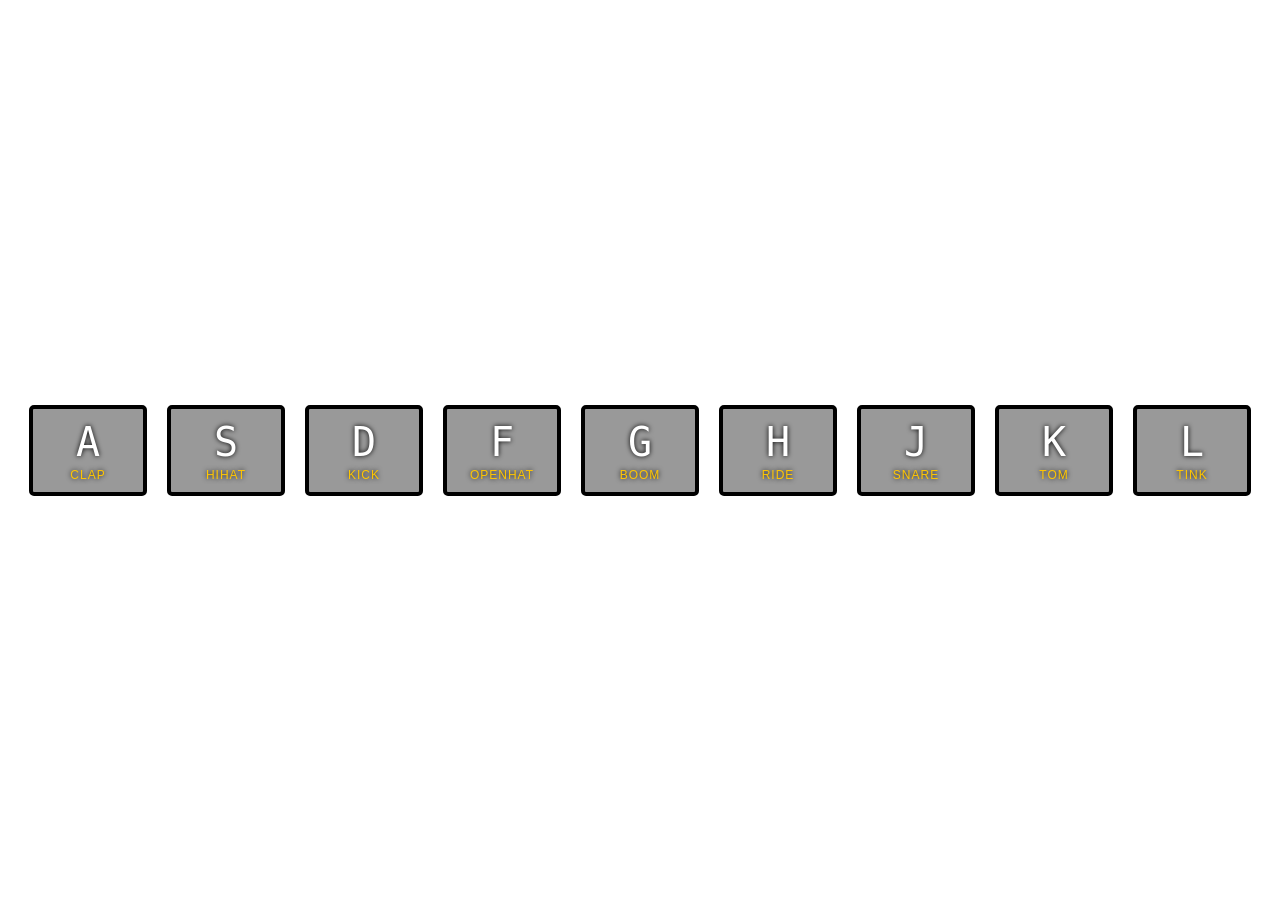
==== index.html @ 17074e6b "test commit" ====
<!DOCTYPE html>
<html>
  <head>
    <meta charset="UTF-8" />
    <title>Catalin</title>
    <link rel="stylesheet" href="style.css" />
  </head>
  <body>
    <div class="keys">
      <div data-key="65" class="key">
        <kbd>A</kbd>
        <span class="sound">clap</span>
      </div>
      <div data-key="83" class="key">
        <kbd>S</kbd>
        <span class="sound">hihat</span>
      </div>
      <div data-key="68" class="key">
        <kbd>D</kbd>
        <span class="sound">kick</span>
      </div>
      <div data-key="70" class="key">
        <kbd>F</kbd>
        <span class="sound">openhat</span>
      </div>
      <div data-key="71" class="key">
        <kbd>G</kbd>
        <span class="sound">boom</span>
      </div>
      <div data-key="72" class="key">
        <kbd>H</kbd>
        <span class="sound">ride</span>
      </div>
      <div data-key="74" class="key">
        <kbd>J</kbd>
        <span class="sound">snare</span>
      </div>
      <div data-key="75" class="key">
        <kbd>K</kbd>
        <span class="sound">tom</span>
      </div>
      <div data-key="76" class="key">
        <kbd>L</kbd>
        <span class="sound">tink</span>
      </div>
    </div>
    <audio data-key="65" src="sounds/clap.wav"></audio>
    <audio data-key="83" src="sounds/hihat.wav"></audio>
    <audio data-key="68" src="sounds/kick.wav"></audio>
    <audio data-key="70" src="sounds/openhat.wav"></audio>
    <audio data-key="71" src="sounds/boom.wav"></audio>
    <audio data-key="72" src="sounds/ride.wav"></audio>
    <audio data-key="74" src="sounds/snare.wav"></audio>
    <audio data-key="75" src="sounds/tom.wav"></audio>
    <audio data-key="76" src="sounds/tink.wav"></audio>
    <script src="main.js"></script>
  </body>
</html>
---- style.css ----
html {
  font-size: 10px;
  background: url(https://i.imgur.com/b9r5sEL.jpg) bottom center;
  background-size: cover;
}

body,
html {
  margin: 0;
  padding: 0;
  font-family: sans-serif;
}

.keys {
  display: flex;
  flex: 1;
  min-height: 100vh;
  align-items: center;
  justify-content: center;
}

.key {
  border: 0.4rem solid black;
  border-radius: 0.5rem;
  margin: 1rem;
  font-size: 1.5rem;
  padding: 1rem 0.5rem;
  transition: all 0.07s ease;
  width: 10rem;
  text-align: center;
  color: white;
  background: rgba(0, 0, 0, 0.4);
  text-shadow: 0 0 0.5rem black;
  cursor: pointer;
}

.playing {
  transform: scale(3);
  transition: all 1s;
  border-color: #ffc600;
  box-shadow: 0 0 1rem #ffc600;
}

kbd {
  display: block;
  font-size: 4rem;
}

.sound {
  font-size: 1.2rem;
  text-transform: uppercase;
  letter-spacing: 0.1rem;
  color: #ffc600;
}
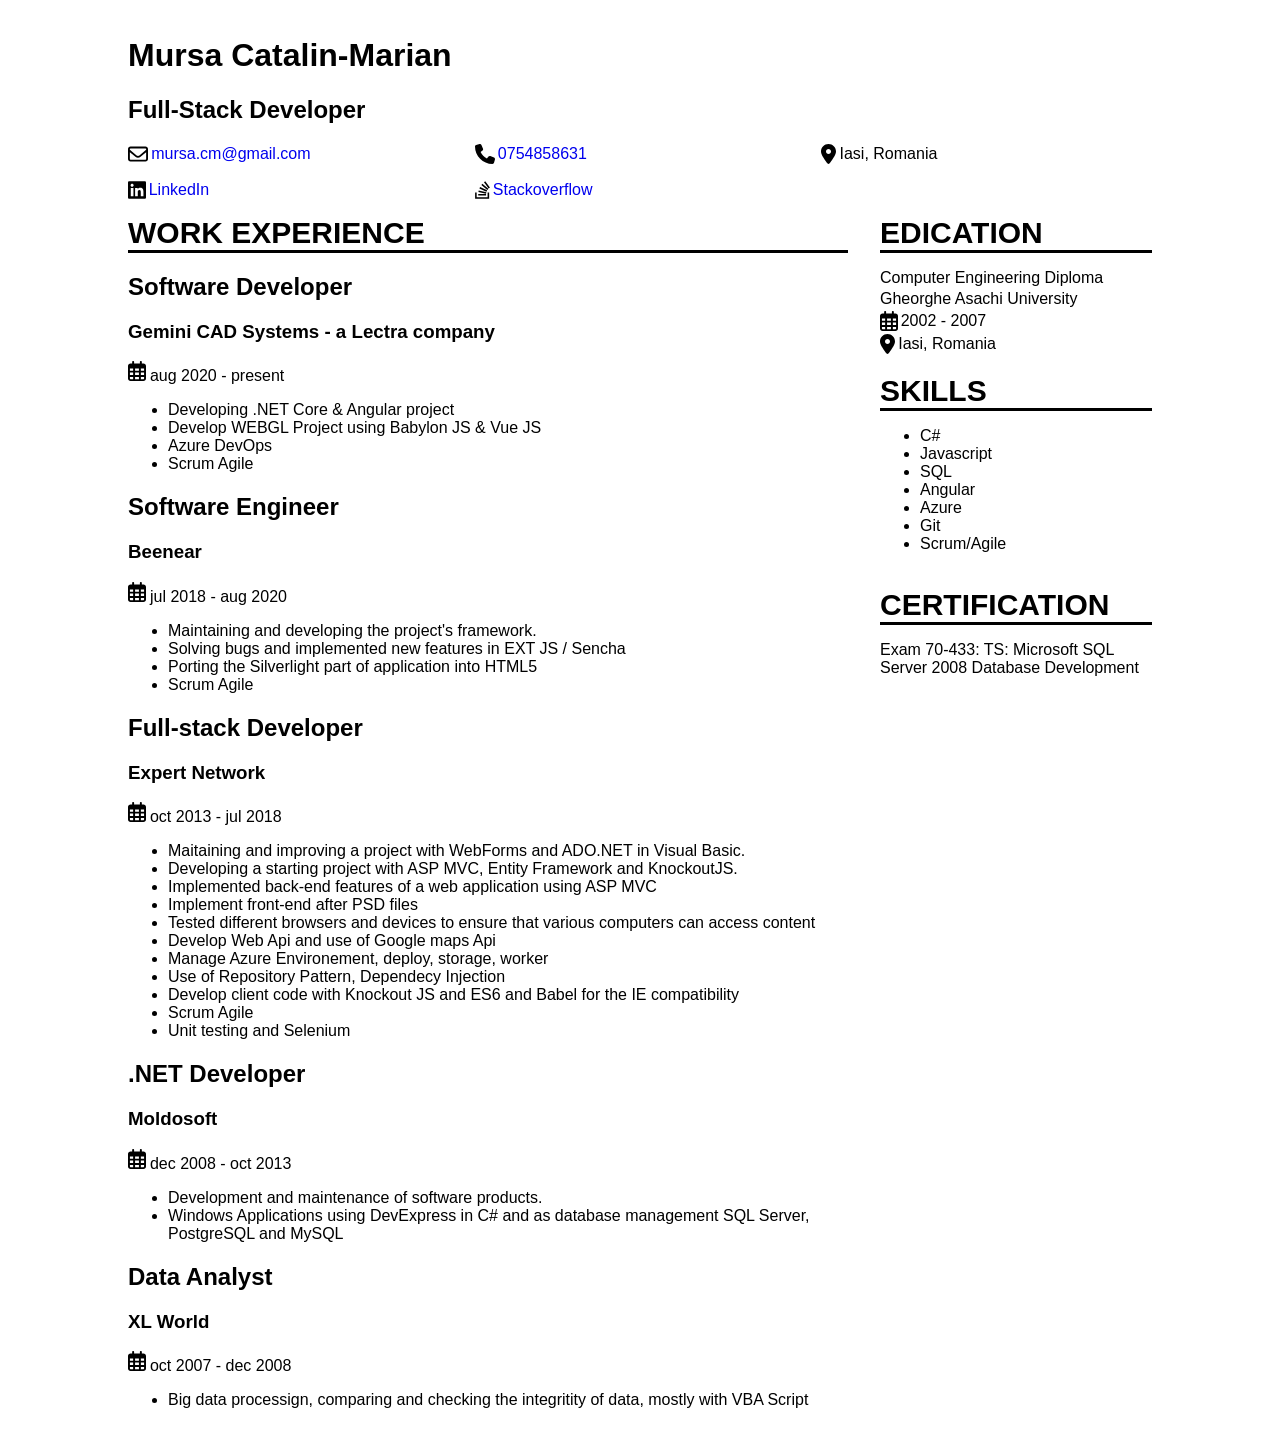
==== commit e7d87eab: "resume 2023v1" ====
--- a/index.html
+++ b/index.html
@@ -1,58 +1,134 @@
-<!DOCTYPE html>
-<html>
-  <head>
-    <meta charset="UTF-8" />
-    <title>Catalin</title>
-    <link rel="stylesheet" href="style.css" />
-  </head>
-  <body>
-    <div class="keys">
-      <div data-key="65" class="key">
-        <kbd>A</kbd>
-        <span class="sound">clap</span>
-      </div>
-      <div data-key="83" class="key">
-        <kbd>S</kbd>
-        <span class="sound">hihat</span>
-      </div>
-      <div data-key="68" class="key">
-        <kbd>D</kbd>
-        <span class="sound">kick</span>
-      </div>
-      <div data-key="70" class="key">
-        <kbd>F</kbd>
-        <span class="sound">openhat</span>
-      </div>
-      <div data-key="71" class="key">
-        <kbd>G</kbd>
-        <span class="sound">boom</span>
-      </div>
-      <div data-key="72" class="key">
-        <kbd>H</kbd>
-        <span class="sound">ride</span>
-      </div>
-      <div data-key="74" class="key">
-        <kbd>J</kbd>
-        <span class="sound">snare</span>
-      </div>
-      <div data-key="75" class="key">
-        <kbd>K</kbd>
-        <span class="sound">tom</span>
-      </div>
-      <div data-key="76" class="key">
-        <kbd>L</kbd>
-        <span class="sound">tink</span>
-      </div>
+<!DOCTYPE html PUBLIC "-//W3C//DTD XHTML 1.0 Strict//EN" "http://www.w3.org/TR/xhtml1/DTD/xhtml1-strict.dtd">
+<html lang="en">
+<head>
+    <title>Mursa Catalin Marian | Fullstack Developer</title>
+    <meta http-equiv="content-type" content="text/html; charset=utf-8"/>
+    <link rel="stylesheet" href="style.css"/>
+</head>
+<body>
+<div class="main">
+    <h1>Mursa Catalin-Marian</h1>
+    <h2>Full-Stack Developer</h2>
+    <div class="header">
+        <div class="flex-center"><img src="assets/mail.svg" alt="mail"/>
+            <a href="mailto:mursa.cm@gmail.com">mursa.cm@gmail.com</a></div>
+        <div class="flex-center"><img src="assets/phone.svg" alt="phone"/>
+            <a href="tel:0754858631">0754858631</a>
+        </div>
+        <div class="flex-center"><img src="assets/location.svg" alt="location"/><span>Iasi, Romania</span></div>
+        <div class="flex-center"><img src="assets/linkedin.svg" alt="linkedin"/>
+            <a href="https://www.linkedin.com/in/catalin-marian-mursa-6383bb37/" target="_blank">LinkedIn</a></div>
+        <div class="flex-center"><img src="assets/stack-overflow.svg" alt="stack-overflow"/>
+            <a href="https://stackoverflow.com/users/1206943/zyku" target="_blank">Stackoverflow</a></div>
     </div>
-    <audio data-key="65" src="sounds/clap.wav"></audio>
-    <audio data-key="83" src="sounds/hihat.wav"></audio>
-    <audio data-key="68" src="sounds/kick.wav"></audio>
-    <audio data-key="70" src="sounds/openhat.wav"></audio>
-    <audio data-key="71" src="sounds/boom.wav"></audio>
-    <audio data-key="72" src="sounds/ride.wav"></audio>
-    <audio data-key="74" src="sounds/snare.wav"></audio>
-    <audio data-key="75" src="sounds/tom.wav"></audio>
-    <audio data-key="76" src="sounds/tink.wav"></audio>
-    <script src="main.js"></script>
-  </body>
-</html>
+    <div class="content">
+        <div class="work">
+            <div class="title">Work Experience</div>
+            <div>
+                <h2>Software Developer</h2>
+                <h3>Gemini CAD Systems - a Lectra company</h3>
+                <div>
+                    <img src="assets/calendar.svg" alt="calendar"/>
+                    <span>aug 2020 - present</span>
+                </div>
+                <ul>
+                    <li>Developing .NET Core & Angular project</li>
+                    <li>Develop WEBGL Project using Babylon JS & Vue JS</li>
+                    <li>Azure DevOps</li>
+                    <li>Scrum Agile</li>
+                </ul>
+            </div>
+            <div>
+                <h2>Software Engineer</h2>
+                <h3>Beenear</h3>
+                <div>
+                    <img src="assets/calendar.svg" alt="calendar"/>
+                    <span>jul 2018 - aug 2020</span>
+                </div>
+                <ul>
+                    <li> Maintaining and developing the project's framework.</li>
+                    <li>Solving bugs and implemented new features in EXT JS / Sencha</li>
+                    <li>Porting the Silverlight part of application into HTML5</li>
+                    <li>Scrum Agile</li>
+                </ul>
+            </div>
+            <div>
+                <h2>Full-stack Developer</h2>
+                <h3>Expert Network</h3>
+                <div>
+                    <img src="assets/calendar.svg" alt="calendar"/>
+                    <span>oct 2013 - jul 2018</span>
+                </div>
+                <ul>
+                    <li>Maitaining and improving a project with WebForms and ADO.NET in Visual Basic.</li>
+                    <li>Developing a starting project with ASP MVC, Entity Framework and KnockoutJS.</li>
+                    <li>Implemented back-end features of a web application using ASP MVC</li>
+                    <li>Implement front-end after PSD files</li>
+                    <li>Tested different browsers and devices to ensure that various computers can access content</li>
+                    <li>Develop Web Api and use of Google maps Api</li>
+                    <li>Manage Azure Environement, deploy, storage, worker</li>
+                    <li>Use of Repository Pattern, Dependecy Injection</li>
+                    <li>Develop client code with Knockout JS and ES6 and Babel for the IE compatibility</li>
+                    <li>Scrum Agile</li>
+                    <li>Unit testing and Selenium</li>
+                </ul>
+            </div>
+            <div>
+                <h2>.NET Developer</h2>
+                <h3>Moldosoft</h3>
+                <div>
+                    <img src="assets/calendar.svg" alt="calendar"/>
+                    <span> dec 2008 - oct 2013</span>
+                </div>
+                <ul>
+                    <li>Development and maintenance of software products.</li>
+                    <li>Windows Applications using DevExpress in C# and as database management SQL Server, PostgreSQL and MySQL</li>
+                </ul>
+            </div>
+            <div>
+                <h2>Data Analyst</h2>
+                <h3>XL World</h3>
+                <div>
+                    <img src="assets/calendar.svg" alt="calendar"/>
+                    <span>oct 2007 - dec 2008</span>
+                </div>
+                <ul>
+                    <li>Big data processign, comparing and checking the integritity of data, mostly with VBA Script</li>
+                </ul>
+            </div>
+        </div>
+        <div class="flex-col">
+            <div>
+                <div class="title">Edication</div>
+                <div class="flex-col">
+                    <span>Computer Engineering Diploma</span>
+                    <span>Gheorghe Asachi University</span>
+                    <div class="flex-center"><img src="assets/calendar.svg" alt="calendar"/><span>2002 - 2007</span></div>
+                    <div class="flex-center"><img src="assets/location.svg" alt="location"/><span>Iasi, Romania</span></div>
+                </div>
+            </div>
+            <div>
+                <div class="title">Skills</div>
+                <div>
+                    <ul>
+                        <li>C#</li>
+                        <li>Javascript</li>
+                        <li>SQL</li>
+                        <li>Angular</li>
+                        <li>Azure</li>
+                        <li>Git</li>
+                        <li>Scrum/Agile</li>
+                    </ul>
+                </div>
+            </div>
+            <div>
+                <div class="title">Certification</div>
+                <div>
+                    Exam 70-433: TS: Microsoft SQL Server 2008 Database Development
+                </div>
+            </div>
+        </div>
+    </div>
+</div>
+</body>
+</html>
--- a/style.css
+++ b/style.css
@@ -1,54 +1,59 @@
-html {
-  font-size: 10px;
-  background: url(https://i.imgur.com/b9r5sEL.jpg) bottom center;
-  background-size: cover;
+body {
+    margin: 0;
+    padding: 0;
+    font-family: sans-serif;
 }
 
-body,
-html {
-  margin: 0;
-  padding: 0;
-  font-family: sans-serif;
+.main {
+    height: 100%;
+    max-width: 1024px;
+    margin: auto;
+    padding: 1rem;
 }
 
-.keys {
-  display: flex;
-  flex: 1;
-  min-height: 100vh;
-  align-items: center;
-  justify-content: center;
+.header {
+    display: grid;
+    grid-template-columns: 1fr 1fr 1fr;
+    gap: 1rem;
 }
 
-.key {
-  border: 0.4rem solid black;
-  border-radius: 0.5rem;
-  margin: 1rem;
-  font-size: 1.5rem;
-  padding: 1rem 0.5rem;
-  transition: all 0.07s ease;
-  width: 10rem;
-  text-align: center;
-  color: white;
-  background: rgba(0, 0, 0, 0.4);
-  text-shadow: 0 0 0.5rem black;
-  cursor: pointer;
+img {
+    height: 20px;
 }
 
-.playing {
-  transform: scale(3);
-  transition: all 1s;
-  border-color: #ffc600;
-  box-shadow: 0 0 1rem #ffc600;
+.flex-center {
+    display: flex;
+    align-items: center;
+    gap: .2rem;
 }
 
-kbd {
-  display: block;
-  font-size: 4rem;
+.header a {
+    text-decoration: none;
 }
 
-.sound {
-  font-size: 1.2rem;
-  text-transform: uppercase;
-  letter-spacing: 0.1rem;
-  color: #ffc600;
+.title {
+    font-size: 30px;
+    font-weight: bold;
+    width: 100%;
+    border-bottom: 3px solid black;
+    margin: 1rem 0;
+    text-transform: uppercase;
 }
+
+.flex-col {
+    display: flex;
+    flex-direction: column;
+    gap: .2rem;
+}
+
+.content {
+    display: grid;
+    grid-template-columns: 1fr 17rem;
+    gap: 2rem;
+}
+
+@media(max-width: 700px) {
+    .content {
+        grid-template-columns: 1fr;
+    }
+}
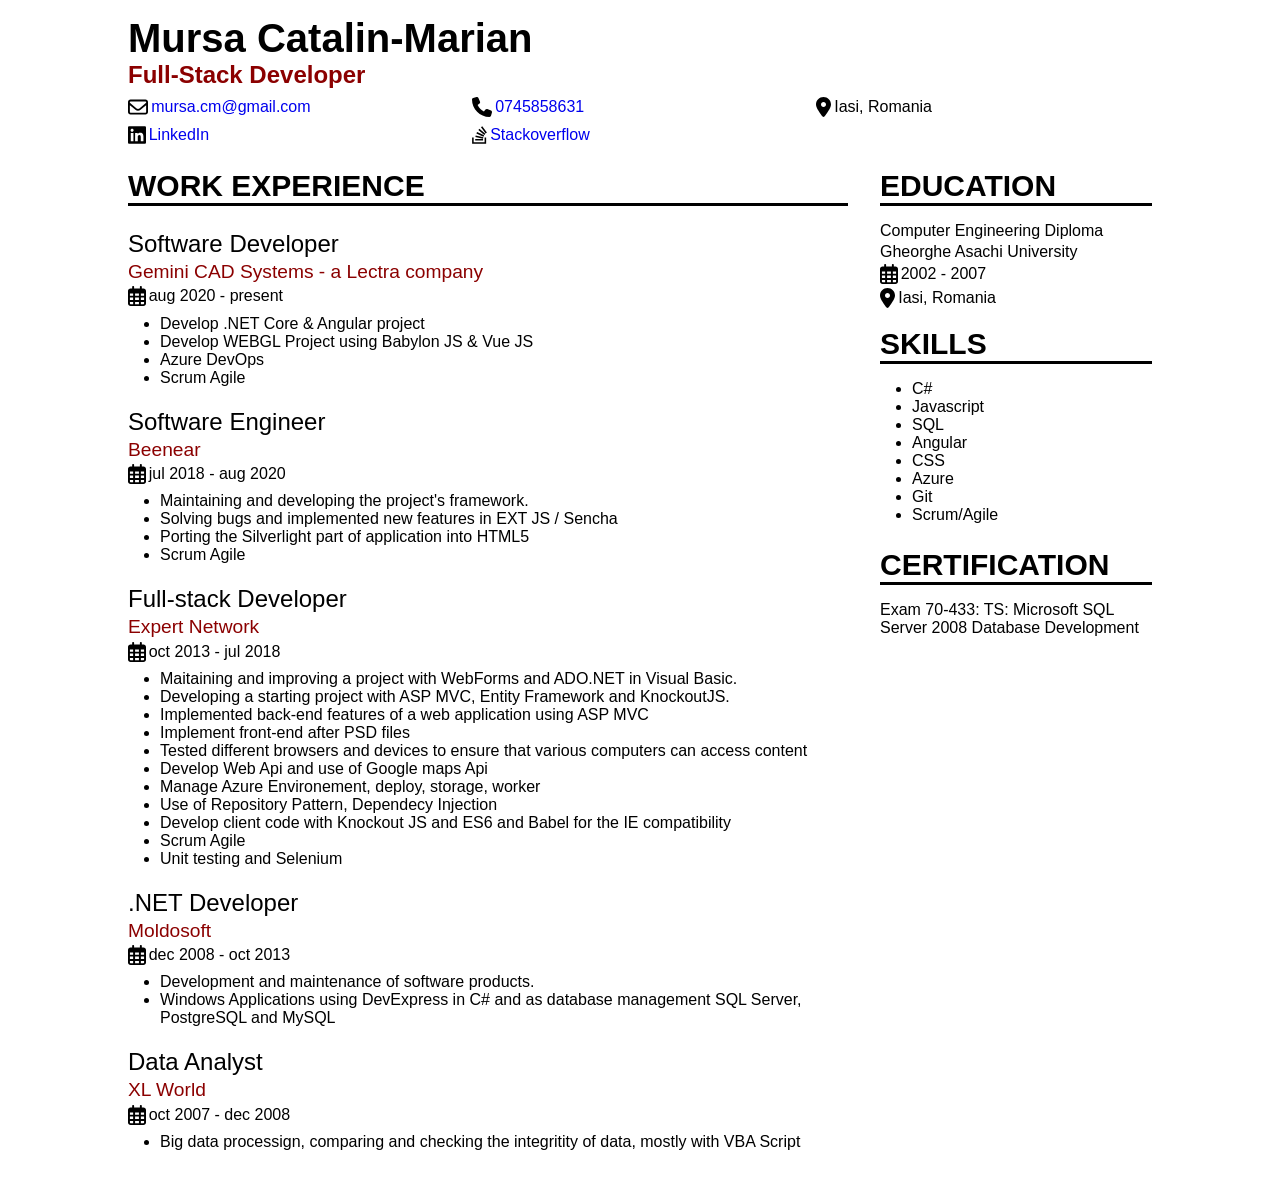
==== commit 17e96508: "style improve" ====
--- a/index.html
+++ b/index.html
@@ -1,19 +1,19 @@
 <!DOCTYPE html PUBLIC "-//W3C//DTD XHTML 1.0 Strict//EN" "http://www.w3.org/TR/xhtml1/DTD/xhtml1-strict.dtd">
 <html lang="en">
 <head>
-    <title>Mursa Catalin Marian | Fullstack Developer</title>
+    <title>Mursa Catalin-Marian | Full-Stack Developer</title>
     <meta http-equiv="content-type" content="text/html; charset=utf-8"/>
-    <link rel="stylesheet" href="style.css"/>
+    <link rel="stylesheet" href="styles/style.css"/>
 </head>
 <body>
 <div class="main">
-    <h1>Mursa Catalin-Marian</h1>
-    <h2>Full-Stack Developer</h2>
+    <div class="name">Mursa Catalin-Marian</div>
+    <div class="job">Full-Stack Developer</div>
     <div class="header">
         <div class="flex-center"><img src="assets/mail.svg" alt="mail"/>
             <a href="mailto:mursa.cm@gmail.com">mursa.cm@gmail.com</a></div>
         <div class="flex-center"><img src="assets/phone.svg" alt="phone"/>
-            <a href="tel:0754858631">0754858631</a>
+            <a href="tel:0745858631">0745858631</a>
         </div>
         <div class="flex-center"><img src="assets/location.svg" alt="location"/><span>Iasi, Romania</span></div>
         <div class="flex-center"><img src="assets/linkedin.svg" alt="linkedin"/>
@@ -24,38 +24,38 @@
     <div class="content">
         <div class="work">
             <div class="title">Work Experience</div>
-            <div>
-                <h2>Software Developer</h2>
-                <h3>Gemini CAD Systems - a Lectra company</h3>
-                <div>
+            <div class="job-item">
+                <div class="job-desc">Software Developer</div>
+                <div class="company">Gemini CAD Systems - a Lectra company</div>
+                <div class="flex-center">
                     <img src="assets/calendar.svg" alt="calendar"/>
                     <span>aug 2020 - present</span>
                 </div>
                 <ul>
-                    <li>Developing .NET Core & Angular project</li>
+                    <li>Develop .NET Core & Angular project</li>
                     <li>Develop WEBGL Project using Babylon JS & Vue JS</li>
                     <li>Azure DevOps</li>
                     <li>Scrum Agile</li>
                 </ul>
             </div>
-            <div>
-                <h2>Software Engineer</h2>
-                <h3>Beenear</h3>
-                <div>
+            <div class="job-item">
+                <div class="job-desc">Software Engineer</div>
+                <div class="company">Beenear</div>
+                <div class="flex-center">
                     <img src="assets/calendar.svg" alt="calendar"/>
                     <span>jul 2018 - aug 2020</span>
                 </div>
                 <ul>
-                    <li> Maintaining and developing the project's framework.</li>
+                    <li>Maintaining and developing the project's framework.</li>
                     <li>Solving bugs and implemented new features in EXT JS / Sencha</li>
                     <li>Porting the Silverlight part of application into HTML5</li>
                     <li>Scrum Agile</li>
                 </ul>
             </div>
-            <div>
-                <h2>Full-stack Developer</h2>
-                <h3>Expert Network</h3>
-                <div>
+            <div class="job-item">
+                <div class="job-desc">Full-stack Developer</div>
+                <div class="company">Expert Network</div>
+                <div class="flex-center">
                     <img src="assets/calendar.svg" alt="calendar"/>
                     <span>oct 2013 - jul 2018</span>
                 </div>
@@ -73,10 +73,10 @@
                     <li>Unit testing and Selenium</li>
                 </ul>
             </div>
-            <div>
-                <h2>.NET Developer</h2>
-                <h3>Moldosoft</h3>
-                <div>
+            <div class="job-item">
+                <div class="job-desc">.NET Developer</div>
+                <div class="company">Moldosoft</div>
+                <div class="flex-center">
                     <img src="assets/calendar.svg" alt="calendar"/>
                     <span> dec 2008 - oct 2013</span>
                 </div>
@@ -85,10 +85,10 @@
                     <li>Windows Applications using DevExpress in C# and as database management SQL Server, PostgreSQL and MySQL</li>
                 </ul>
             </div>
-            <div>
-                <h2>Data Analyst</h2>
-                <h3>XL World</h3>
-                <div>
+            <div class="job-item">
+                <div class="job-desc">Data Analyst</div>
+                <div class="company">XL World</div>
+                <div class="flex-center">
                     <img src="assets/calendar.svg" alt="calendar"/>
                     <span>oct 2007 - dec 2008</span>
                 </div>
@@ -99,7 +99,7 @@
         </div>
         <div class="flex-col">
             <div>
-                <div class="title">Edication</div>
+                <div class="title">Education</div>
                 <div class="flex-col">
                     <span>Computer Engineering Diploma</span>
                     <span>Gheorghe Asachi University</span>
@@ -115,6 +115,7 @@
                         <li>Javascript</li>
                         <li>SQL</li>
                         <li>Angular</li>
+                        <li>CSS</li>
                         <li>Azure</li>
                         <li>Git</li>
                         <li>Scrum/Agile</li>
--- a/styles/style.css
+++ b/styles/style.css
@@ -0,0 +1,92 @@
+body {
+    margin: 0;
+    padding: 0;
+    font-family: sans-serif;
+}
+
+.main {
+    height: 100%;
+    max-width: 1024px;
+    margin: auto;
+    padding: 1rem;
+}
+
+.name {
+    font-size: 2.5rem;
+    font-weight: bold;
+}
+
+.job {
+    font-size: 1.5rem;
+    font-weight: bold;
+    color: #8B0000;
+}
+
+.header {
+    display: grid;
+    grid-template-columns: 1fr 1fr 1fr;
+    gap: .5rem;
+    padding: .5rem 0;
+}
+
+img {
+    height: 20px;
+}
+
+.flex-center {
+    display: flex;
+    align-items: center;
+    gap: .2rem;
+}
+
+.header a {
+    text-decoration: none;
+}
+
+.title {
+    font-size: 30px;
+    font-weight: bold;
+    width: 100%;
+    border-bottom: 3px solid black;
+    margin: 1rem 0;
+    text-transform: uppercase;
+}
+
+.flex-col {
+    display: flex;
+    flex-direction: column;
+    gap: .2rem;
+}
+
+.content {
+    display: grid;
+    grid-template-columns: 1fr 17rem;
+    gap: 2rem;
+}
+
+.job-item {
+    display: flex;
+    flex-direction: column;
+    gap: .2rem;
+    padding: .5rem 0;
+}
+
+.job-desc {
+    font-size: 1.5rem;
+}
+
+.company {
+    font-size: 1.2rem;
+    color: #8B0000;
+}
+                                                            
+@media(max-width: 700px) {
+    .content {
+        grid-template-columns: 1fr;
+    }
+}
+
+ul {
+    margin: 5px 0;
+    padding-left: 2rem;
+}
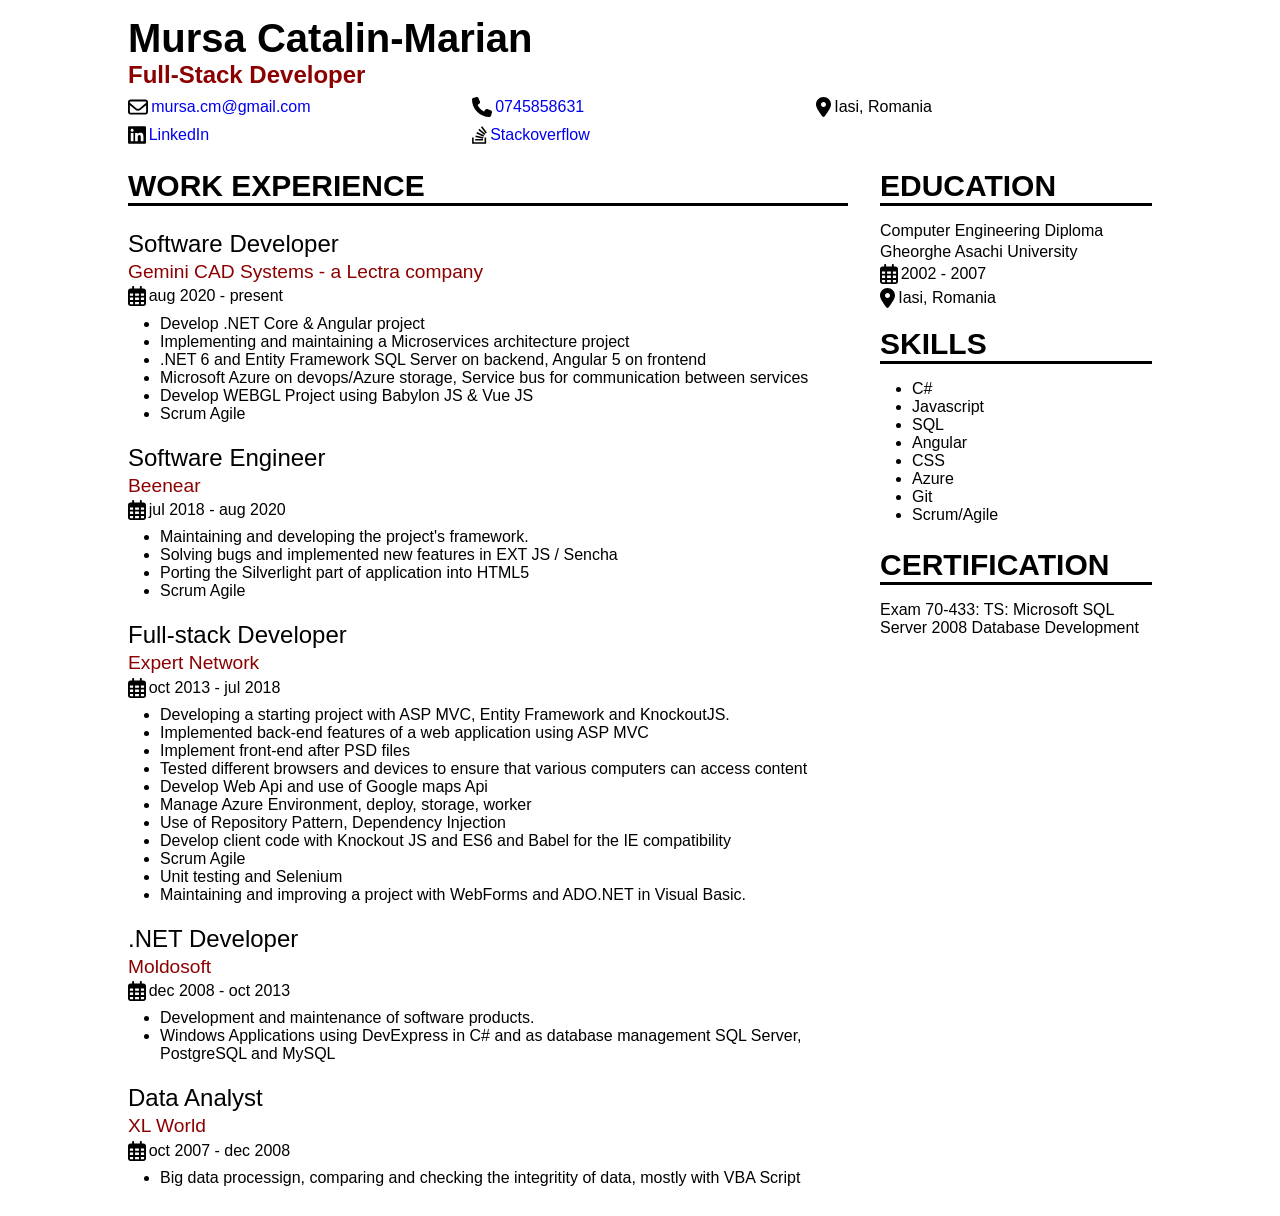
==== commit 34352508: "add present tech" ====
--- a/index.html
+++ b/index.html
@@ -33,8 +33,10 @@
                 </div>
                 <ul>
                     <li>Develop .NET Core & Angular project</li>
+                    <li>Implementing and maintaining a Microservices architecture project</li>
+                    <li>.NET 6 and Entity Framework SQL Server on backend, Angular 5 on frontend</li>
+                    <li>Microsoft Azure on devops/Azure storage, Service bus for communication between services</li>
                     <li>Develop WEBGL Project using Babylon JS & Vue JS</li>
-                    <li>Azure DevOps</li>
                     <li>Scrum Agile</li>
                 </ul>
             </div>
@@ -60,17 +62,17 @@
                     <span>oct 2013 - jul 2018</span>
                 </div>
                 <ul>
-                    <li>Maitaining and improving a project with WebForms and ADO.NET in Visual Basic.</li>
                     <li>Developing a starting project with ASP MVC, Entity Framework and KnockoutJS.</li>
                     <li>Implemented back-end features of a web application using ASP MVC</li>
                     <li>Implement front-end after PSD files</li>
                     <li>Tested different browsers and devices to ensure that various computers can access content</li>
                     <li>Develop Web Api and use of Google maps Api</li>
-                    <li>Manage Azure Environement, deploy, storage, worker</li>
-                    <li>Use of Repository Pattern, Dependecy Injection</li>
+                    <li>Manage Azure Environment, deploy, storage, worker</li>
+                    <li>Use of Repository Pattern, Dependency Injection</li>
                     <li>Develop client code with Knockout JS and ES6 and Babel for the IE compatibility</li>
                     <li>Scrum Agile</li>
                     <li>Unit testing and Selenium</li>
+                    <li>Maintaining and improving a project with WebForms and ADO.NET in Visual Basic.</li>
                 </ul>
             </div>
             <div class="job-item">
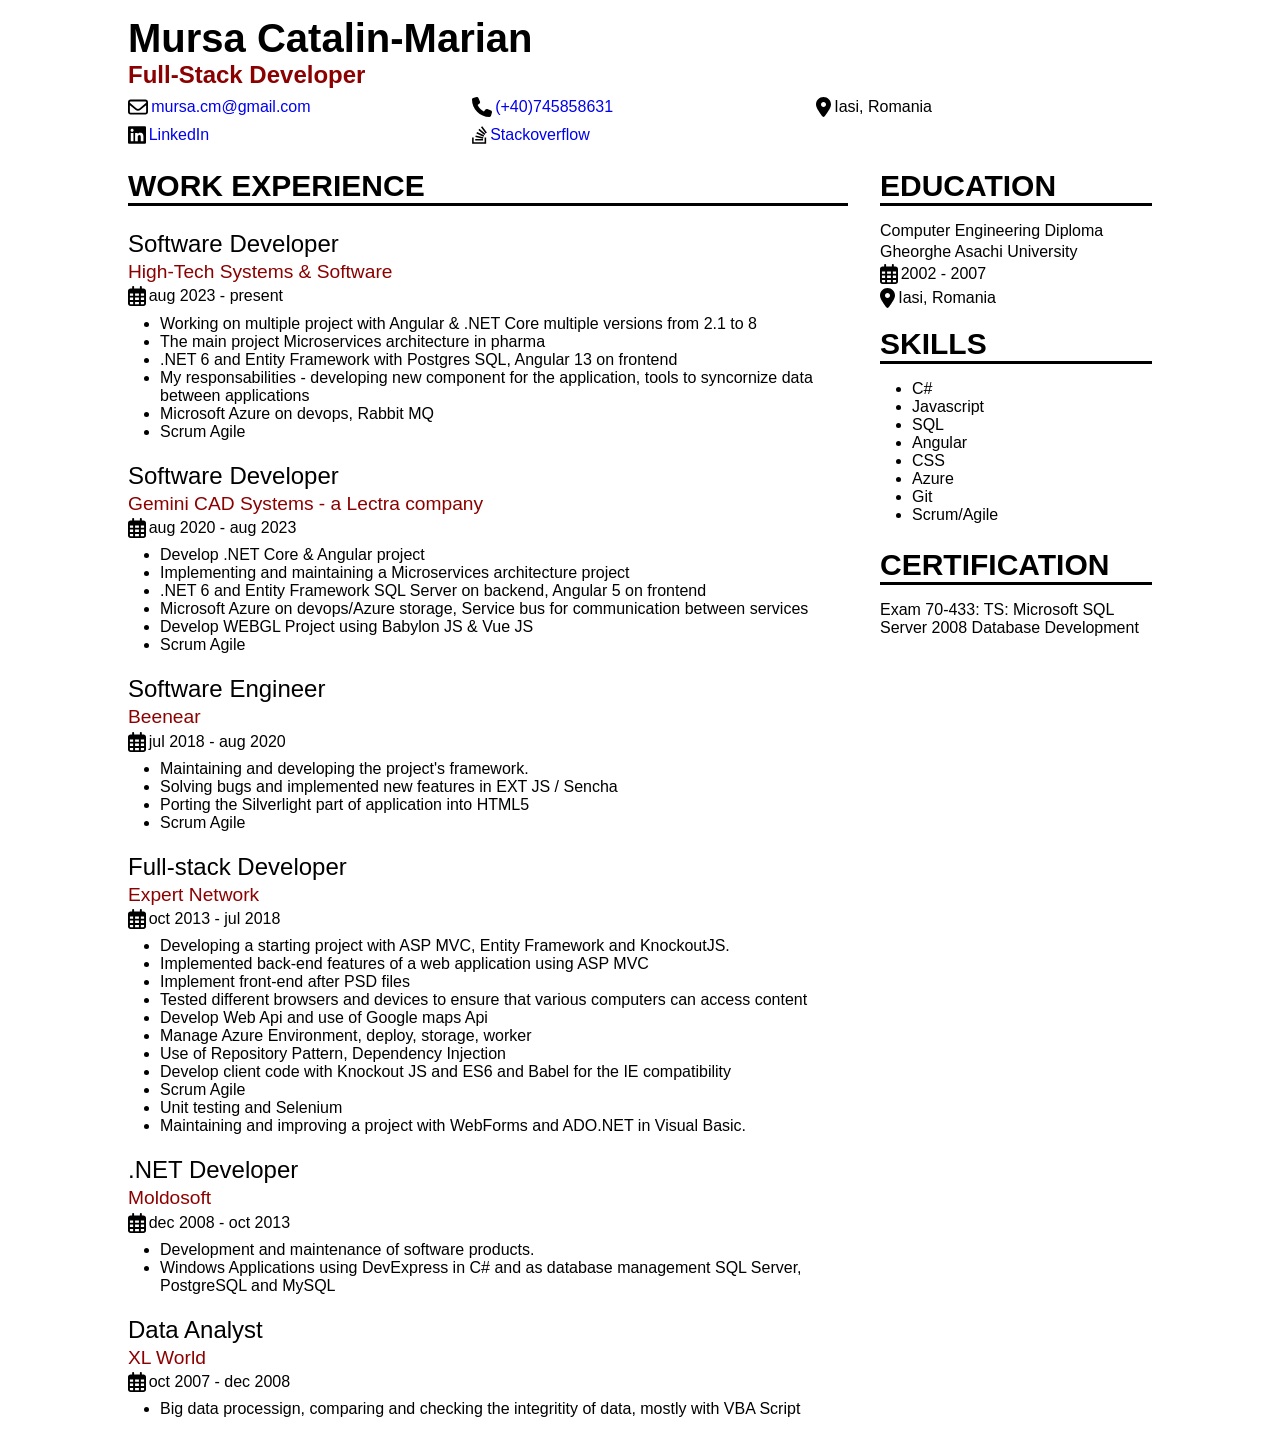
==== commit c2ecbe0a: "add HTSS" ====
--- a/index.html
+++ b/index.html
@@ -1,137 +1,218 @@
 <!DOCTYPE html PUBLIC "-//W3C//DTD XHTML 1.0 Strict//EN" "http://www.w3.org/TR/xhtml1/DTD/xhtml1-strict.dtd">
 <html lang="en">
-<head>
+  <head>
     <title>Mursa Catalin-Marian | Full-Stack Developer</title>
-    <meta http-equiv="content-type" content="text/html; charset=utf-8"/>
-    <link rel="stylesheet" href="styles/style.css"/>
-</head>
-<body>
-<div class="main">
-    <div class="name">Mursa Catalin-Marian</div>
-    <div class="job">Full-Stack Developer</div>
-    <div class="header">
-        <div class="flex-center"><img src="assets/mail.svg" alt="mail"/>
-            <a href="mailto:mursa.cm@gmail.com">mursa.cm@gmail.com</a></div>
-        <div class="flex-center"><img src="assets/phone.svg" alt="phone"/>
-            <a href="tel:0745858631">0745858631</a>
-        </div>
-        <div class="flex-center"><img src="assets/location.svg" alt="location"/><span>Iasi, Romania</span></div>
-        <div class="flex-center"><img src="assets/linkedin.svg" alt="linkedin"/>
-            <a href="https://www.linkedin.com/in/catalin-marian-mursa-6383bb37/" target="_blank">LinkedIn</a></div>
-        <div class="flex-center"><img src="assets/stack-overflow.svg" alt="stack-overflow"/>
-            <a href="https://stackoverflow.com/users/1206943/zyku" target="_blank">Stackoverflow</a></div>
+    <meta http-equiv="content-type" content="text/html; charset=utf-8" />
+    <link rel="stylesheet" href="styles/style.css" />
+  </head>
+  <body>
+    <div class="main">
+      <div class="name">Mursa Catalin-Marian</div>
+      <div class="job">Full-Stack Developer</div>
+      <div class="header">
+        <div class="flex-center">
+          <img src="assets/mail.svg" alt="mail" />
+          <a href="mailto:mursa.cm@gmail.com">mursa.cm@gmail.com</a>
+        </div>
+        <div class="flex-center">
+          <img src="assets/phone.svg" alt="phone" />
+          <a href="tel:+40745858631">(+40)745858631</a>
+        </div>
+        <div class="flex-center">
+          <img src="assets/location.svg" alt="location" /><span
+            >Iasi, Romania</span
+          >
+        </div>
+        <div class="flex-center">
+          <img src="assets/linkedin.svg" alt="linkedin" />
+          <a
+            href="https://www.linkedin.com/in/catalin-marian-mursa-6383bb37/"
+            target="_blank"
+            >LinkedIn</a
+          >
+        </div>
+        <div class="flex-center">
+          <img src="assets/stack-overflow.svg" alt="stack-overflow" />
+          <a href="https://stackoverflow.com/users/1206943/zyku" target="_blank"
+            >Stackoverflow</a
+          >
+        </div>
+      </div>
+      <div class="content">
+        <div class="work">
+          <div class="title">Work Experience</div>
+          <div class="job-item">
+            <div class="job-desc">Software Developer</div>
+            <div class="company">High-Tech Systems & Software</div>
+            <div class="flex-center">
+              <img src="assets/calendar.svg" alt="calendar" />
+              <span>aug 2023 - present</span>
+            </div>
+            <ul>
+              <li>
+                Working on multiple project with Angular & .NET Core multiple
+                versions from 2.1 to 8
+              </li>
+              <li>The main project Microservices architecture in pharma</li>
+              <li>
+                .NET 6 and Entity Framework with Postgres SQL, Angular 13 on
+                frontend
+              </li>
+              <li>
+                My responsabilities - developing new component for the
+                application, tools to syncornize data between applications
+              </li>
+              <li>Microsoft Azure on devops, Rabbit MQ</li>
+              <li>Scrum Agile</li>
+            </ul>
+          </div>
+          <div class="job-item">
+            <div class="job-desc">Software Developer</div>
+            <div class="company">Gemini CAD Systems - a Lectra company</div>
+            <div class="flex-center">
+              <img src="assets/calendar.svg" alt="calendar" />
+              <span>aug 2020 - aug 2023</span>
+            </div>
+            <ul>
+              <li>Develop .NET Core & Angular project</li>
+              <li>
+                Implementing and maintaining a Microservices architecture
+                project
+              </li>
+              <li>
+                .NET 6 and Entity Framework SQL Server on backend, Angular 5 on
+                frontend
+              </li>
+              <li>
+                Microsoft Azure on devops/Azure storage, Service bus for
+                communication between services
+              </li>
+              <li>Develop WEBGL Project using Babylon JS & Vue JS</li>
+              <li>Scrum Agile</li>
+            </ul>
+          </div>
+          <div class="job-item">
+            <div class="job-desc">Software Engineer</div>
+            <div class="company">Beenear</div>
+            <div class="flex-center">
+              <img src="assets/calendar.svg" alt="calendar" />
+              <span>jul 2018 - aug 2020</span>
+            </div>
+            <ul>
+              <li>Maintaining and developing the project's framework.</li>
+              <li>
+                Solving bugs and implemented new features in EXT JS / Sencha
+              </li>
+              <li>Porting the Silverlight part of application into HTML5</li>
+              <li>Scrum Agile</li>
+            </ul>
+          </div>
+          <div class="job-item">
+            <div class="job-desc">Full-stack Developer</div>
+            <div class="company">Expert Network</div>
+            <div class="flex-center">
+              <img src="assets/calendar.svg" alt="calendar" />
+              <span>oct 2013 - jul 2018</span>
+            </div>
+            <ul>
+              <li>
+                Developing a starting project with ASP MVC, Entity Framework and
+                KnockoutJS.
+              </li>
+              <li>
+                Implemented back-end features of a web application using ASP MVC
+              </li>
+              <li>Implement front-end after PSD files</li>
+              <li>
+                Tested different browsers and devices to ensure that various
+                computers can access content
+              </li>
+              <li>Develop Web Api and use of Google maps Api</li>
+              <li>Manage Azure Environment, deploy, storage, worker</li>
+              <li>Use of Repository Pattern, Dependency Injection</li>
+              <li>
+                Develop client code with Knockout JS and ES6 and Babel for the
+                IE compatibility
+              </li>
+              <li>Scrum Agile</li>
+              <li>Unit testing and Selenium</li>
+              <li>
+                Maintaining and improving a project with WebForms and ADO.NET in
+                Visual Basic.
+              </li>
+            </ul>
+          </div>
+          <div class="job-item">
+            <div class="job-desc">.NET Developer</div>
+            <div class="company">Moldosoft</div>
+            <div class="flex-center">
+              <img src="assets/calendar.svg" alt="calendar" />
+              <span> dec 2008 - oct 2013</span>
+            </div>
+            <ul>
+              <li>Development and maintenance of software products.</li>
+              <li>
+                Windows Applications using DevExpress in C# and as database
+                management SQL Server, PostgreSQL and MySQL
+              </li>
+            </ul>
+          </div>
+          <div class="job-item">
+            <div class="job-desc">Data Analyst</div>
+            <div class="company">XL World</div>
+            <div class="flex-center">
+              <img src="assets/calendar.svg" alt="calendar" />
+              <span>oct 2007 - dec 2008</span>
+            </div>
+            <ul>
+              <li>
+                Big data processign, comparing and checking the integritity of
+                data, mostly with VBA Script
+              </li>
+            </ul>
+          </div>
+        </div>
+        <div class="flex-col">
+          <div>
+            <div class="title">Education</div>
+            <div class="flex-col">
+              <span>Computer Engineering Diploma</span>
+              <span>Gheorghe Asachi University</span>
+              <div class="flex-center">
+                <img src="assets/calendar.svg" alt="calendar" /><span
+                  >2002 - 2007</span
+                >
+              </div>
+              <div class="flex-center">
+                <img src="assets/location.svg" alt="location" /><span
+                  >Iasi, Romania</span
+                >
+              </div>
+            </div>
+          </div>
+          <div>
+            <div class="title">Skills</div>
+            <div>
+              <ul>
+                <li>C#</li>
+                <li>Javascript</li>
+                <li>SQL</li>
+                <li>Angular</li>
+                <li>CSS</li>
+                <li>Azure</li>
+                <li>Git</li>
+                <li>Scrum/Agile</li>
+              </ul>
+            </div>
+          </div>
+          <div>
+            <div class="title">Certification</div>
+            <div>
+              Exam 70-433: TS: Microsoft SQL Server 2008 Database Development
+            </div>
+          </div>
+        </div>
+      </div>
     </div>
-    <div class="content">
-        <div class="work">
-            <div class="title">Work Experience</div>
-            <div class="job-item">
-                <div class="job-desc">Software Developer</div>
-                <div class="company">Gemini CAD Systems - a Lectra company</div>
-                <div class="flex-center">
-                    <img src="assets/calendar.svg" alt="calendar"/>
-                    <span>aug 2020 - present</span>
-                </div>
-                <ul>
-                    <li>Develop .NET Core & Angular project</li>
-                    <li>Implementing and maintaining a Microservices architecture project</li>
-                    <li>.NET 6 and Entity Framework SQL Server on backend, Angular 5 on frontend</li>
-                    <li>Microsoft Azure on devops/Azure storage, Service bus for communication between services</li>
-                    <li>Develop WEBGL Project using Babylon JS & Vue JS</li>
-                    <li>Scrum Agile</li>
-                </ul>
-            </div>
-            <div class="job-item">
-                <div class="job-desc">Software Engineer</div>
-                <div class="company">Beenear</div>
-                <div class="flex-center">
-                    <img src="assets/calendar.svg" alt="calendar"/>
-                    <span>jul 2018 - aug 2020</span>
-                </div>
-                <ul>
-                    <li>Maintaining and developing the project's framework.</li>
-                    <li>Solving bugs and implemented new features in EXT JS / Sencha</li>
-                    <li>Porting the Silverlight part of application into HTML5</li>
-                    <li>Scrum Agile</li>
-                </ul>
-            </div>
-            <div class="job-item">
-                <div class="job-desc">Full-stack Developer</div>
-                <div class="company">Expert Network</div>
-                <div class="flex-center">
-                    <img src="assets/calendar.svg" alt="calendar"/>
-                    <span>oct 2013 - jul 2018</span>
-                </div>
-                <ul>
-                    <li>Developing a starting project with ASP MVC, Entity Framework and KnockoutJS.</li>
-                    <li>Implemented back-end features of a web application using ASP MVC</li>
-                    <li>Implement front-end after PSD files</li>
-                    <li>Tested different browsers and devices to ensure that various computers can access content</li>
-                    <li>Develop Web Api and use of Google maps Api</li>
-                    <li>Manage Azure Environment, deploy, storage, worker</li>
-                    <li>Use of Repository Pattern, Dependency Injection</li>
-                    <li>Develop client code with Knockout JS and ES6 and Babel for the IE compatibility</li>
-                    <li>Scrum Agile</li>
-                    <li>Unit testing and Selenium</li>
-                    <li>Maintaining and improving a project with WebForms and ADO.NET in Visual Basic.</li>
-                </ul>
-            </div>
-            <div class="job-item">
-                <div class="job-desc">.NET Developer</div>
-                <div class="company">Moldosoft</div>
-                <div class="flex-center">
-                    <img src="assets/calendar.svg" alt="calendar"/>
-                    <span> dec 2008 - oct 2013</span>
-                </div>
-                <ul>
-                    <li>Development and maintenance of software products.</li>
-                    <li>Windows Applications using DevExpress in C# and as database management SQL Server, PostgreSQL and MySQL</li>
-                </ul>
-            </div>
-            <div class="job-item">
-                <div class="job-desc">Data Analyst</div>
-                <div class="company">XL World</div>
-                <div class="flex-center">
-                    <img src="assets/calendar.svg" alt="calendar"/>
-                    <span>oct 2007 - dec 2008</span>
-                </div>
-                <ul>
-                    <li>Big data processign, comparing and checking the integritity of data, mostly with VBA Script</li>
-                </ul>
-            </div>
-        </div>
-        <div class="flex-col">
-            <div>
-                <div class="title">Education</div>
-                <div class="flex-col">
-                    <span>Computer Engineering Diploma</span>
-                    <span>Gheorghe Asachi University</span>
-                    <div class="flex-center"><img src="assets/calendar.svg" alt="calendar"/><span>2002 - 2007</span></div>
-                    <div class="flex-center"><img src="assets/location.svg" alt="location"/><span>Iasi, Romania</span></div>
-                </div>
-            </div>
-            <div>
-                <div class="title">Skills</div>
-                <div>
-                    <ul>
-                        <li>C#</li>
-                        <li>Javascript</li>
-                        <li>SQL</li>
-                        <li>Angular</li>
-                        <li>CSS</li>
-                        <li>Azure</li>
-                        <li>Git</li>
-                        <li>Scrum/Agile</li>
-                    </ul>
-                </div>
-            </div>
-            <div>
-                <div class="title">Certification</div>
-                <div>
-                    Exam 70-433: TS: Microsoft SQL Server 2008 Database Development
-                </div>
-            </div>
-        </div>
-    </div>
-</div>
-</body>
-</html>+  </body>
+</html>
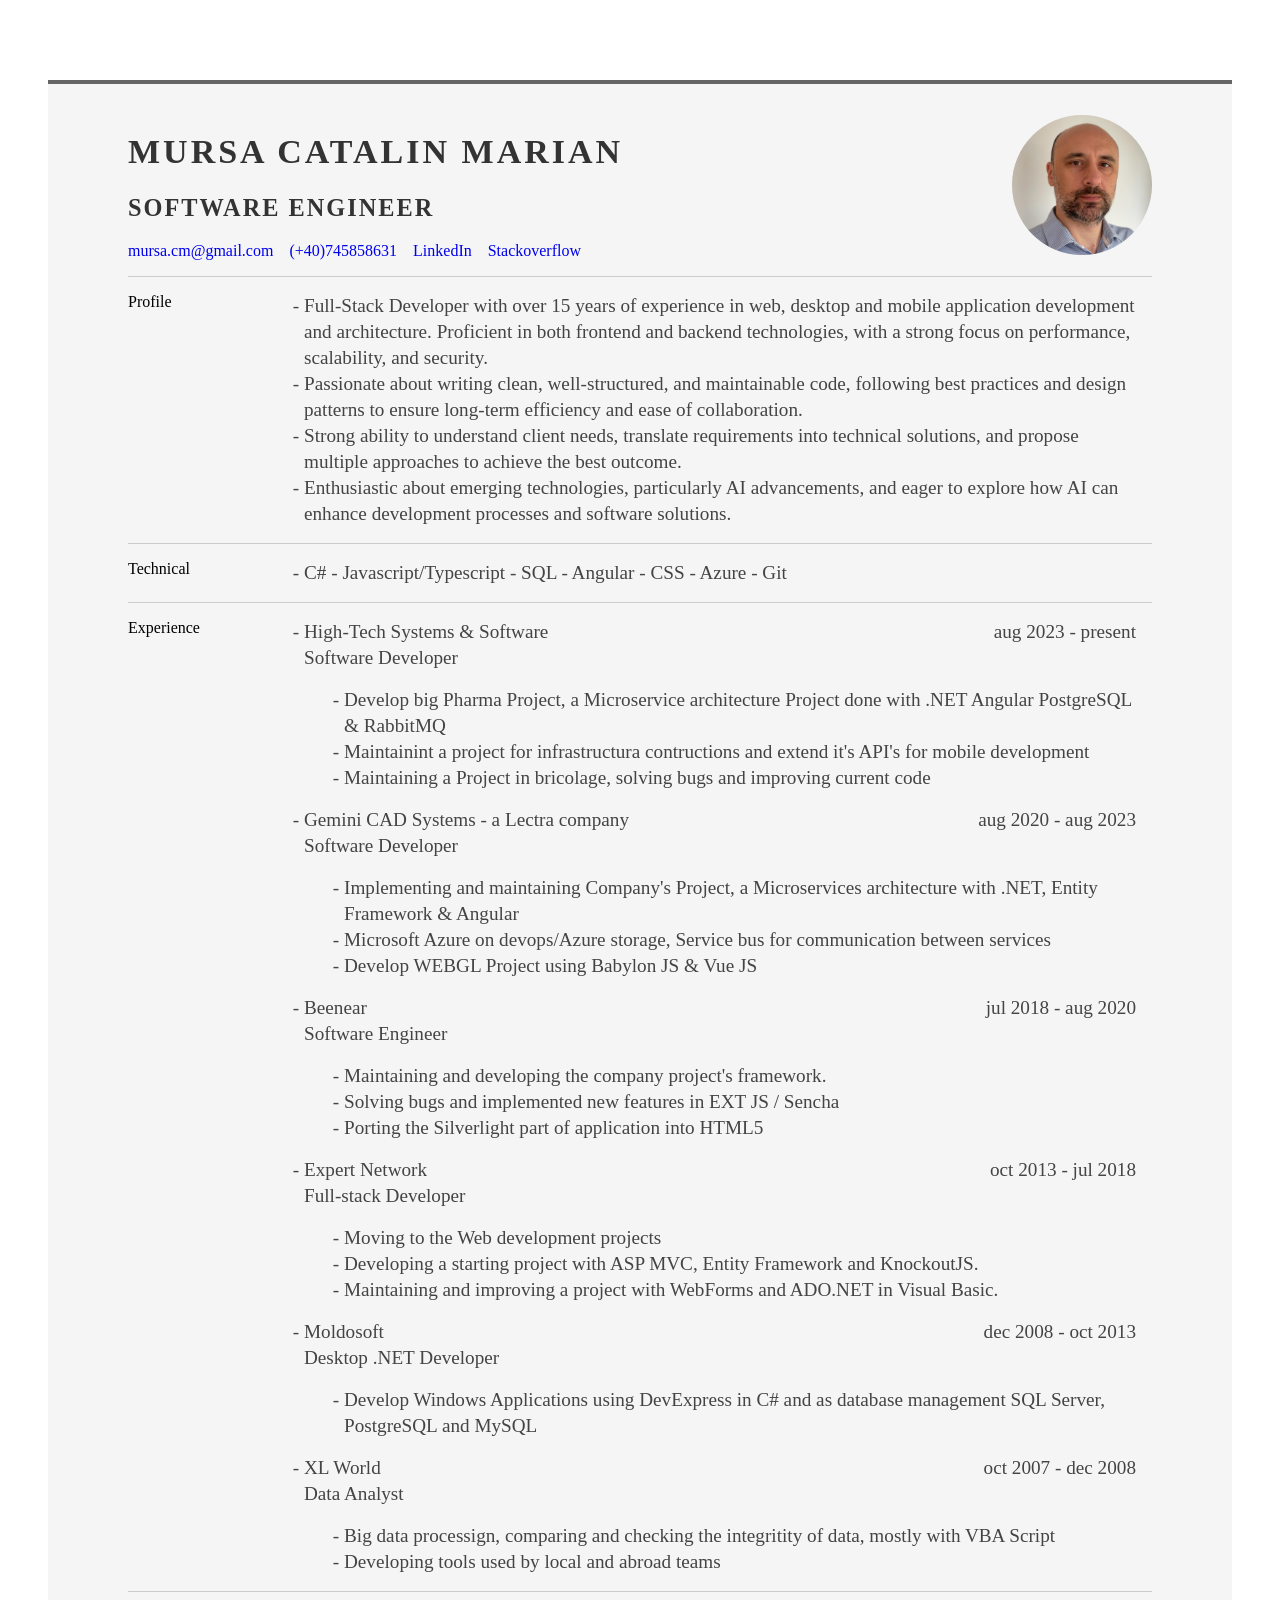
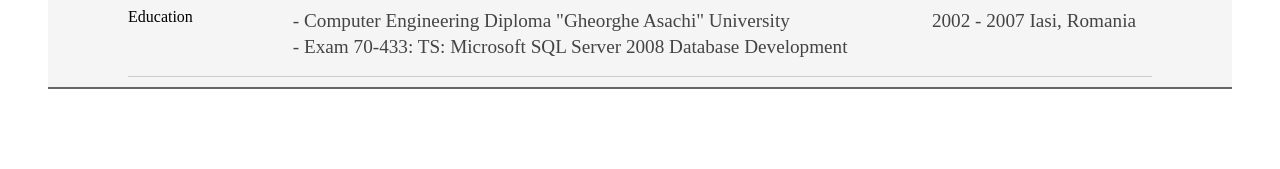
==== commit 878a3719: "style and info v2" ====
--- a/index.html
+++ b/index.html
@@ -7,211 +7,207 @@
   </head>
   <body>
     <div class="main">
-      <div class="name">Mursa Catalin-Marian</div>
-      <div class="job">Full-Stack Developer</div>
-      <div class="header">
-        <div class="flex-center">
-          <img src="assets/mail.svg" alt="mail" />
-          <a href="mailto:mursa.cm@gmail.com">mursa.cm@gmail.com</a>
-        </div>
-        <div class="flex-center">
-          <img src="assets/phone.svg" alt="phone" />
-          <a href="tel:+40745858631">(+40)745858631</a>
-        </div>
-        <div class="flex-center">
-          <img src="assets/location.svg" alt="location" /><span
-            >Iasi, Romania</span
-          >
-        </div>
-        <div class="flex-center">
-          <img src="assets/linkedin.svg" alt="linkedin" />
-          <a
-            href="https://www.linkedin.com/in/catalin-marian-mursa-6383bb37/"
-            target="_blank"
-            >LinkedIn</a
-          >
-        </div>
-        <div class="flex-center">
-          <img src="assets/stack-overflow.svg" alt="stack-overflow" />
-          <a href="https://stackoverflow.com/users/1206943/zyku" target="_blank"
-            >Stackoverflow</a
-          >
-        </div>
-      </div>
-      <div class="content">
-        <div class="work">
-          <div class="title">Work Experience</div>
-          <div class="job-item">
-            <div class="job-desc">Software Developer</div>
-            <div class="company">High-Tech Systems & Software</div>
-            <div class="flex-center">
-              <img src="assets/calendar.svg" alt="calendar" />
-              <span>aug 2023 - present</span>
-            </div>
-            <ul>
-              <li>
-                Working on multiple project with Angular & .NET Core multiple
-                versions from 2.1 to 8
-              </li>
-              <li>The main project Microservices architecture in pharma</li>
-              <li>
-                .NET 6 and Entity Framework with Postgres SQL, Angular 13 on
-                frontend
-              </li>
-              <li>
-                My responsabilities - developing new component for the
-                application, tools to syncornize data between applications
-              </li>
-              <li>Microsoft Azure on devops, Rabbit MQ</li>
-              <li>Scrum Agile</li>
-            </ul>
-          </div>
-          <div class="job-item">
-            <div class="job-desc">Software Developer</div>
-            <div class="company">Gemini CAD Systems - a Lectra company</div>
-            <div class="flex-center">
-              <img src="assets/calendar.svg" alt="calendar" />
-              <span>aug 2020 - aug 2023</span>
-            </div>
-            <ul>
-              <li>Develop .NET Core & Angular project</li>
-              <li>
-                Implementing and maintaining a Microservices architecture
-                project
-              </li>
-              <li>
-                .NET 6 and Entity Framework SQL Server on backend, Angular 5 on
-                frontend
-              </li>
-              <li>
-                Microsoft Azure on devops/Azure storage, Service bus for
-                communication between services
-              </li>
-              <li>Develop WEBGL Project using Babylon JS & Vue JS</li>
-              <li>Scrum Agile</li>
-            </ul>
-          </div>
-          <div class="job-item">
-            <div class="job-desc">Software Engineer</div>
-            <div class="company">Beenear</div>
-            <div class="flex-center">
-              <img src="assets/calendar.svg" alt="calendar" />
-              <span>jul 2018 - aug 2020</span>
-            </div>
-            <ul>
-              <li>Maintaining and developing the project's framework.</li>
-              <li>
-                Solving bugs and implemented new features in EXT JS / Sencha
-              </li>
-              <li>Porting the Silverlight part of application into HTML5</li>
-              <li>Scrum Agile</li>
-            </ul>
-          </div>
-          <div class="job-item">
-            <div class="job-desc">Full-stack Developer</div>
-            <div class="company">Expert Network</div>
-            <div class="flex-center">
-              <img src="assets/calendar.svg" alt="calendar" />
-              <span>oct 2013 - jul 2018</span>
-            </div>
-            <ul>
-              <li>
-                Developing a starting project with ASP MVC, Entity Framework and
-                KnockoutJS.
-              </li>
-              <li>
-                Implemented back-end features of a web application using ASP MVC
-              </li>
-              <li>Implement front-end after PSD files</li>
-              <li>
-                Tested different browsers and devices to ensure that various
-                computers can access content
-              </li>
-              <li>Develop Web Api and use of Google maps Api</li>
-              <li>Manage Azure Environment, deploy, storage, worker</li>
-              <li>Use of Repository Pattern, Dependency Injection</li>
-              <li>
-                Develop client code with Knockout JS and ES6 and Babel for the
-                IE compatibility
-              </li>
-              <li>Scrum Agile</li>
-              <li>Unit testing and Selenium</li>
-              <li>
-                Maintaining and improving a project with WebForms and ADO.NET in
-                Visual Basic.
-              </li>
-            </ul>
-          </div>
-          <div class="job-item">
-            <div class="job-desc">.NET Developer</div>
-            <div class="company">Moldosoft</div>
-            <div class="flex-center">
-              <img src="assets/calendar.svg" alt="calendar" />
-              <span> dec 2008 - oct 2013</span>
-            </div>
-            <ul>
-              <li>Development and maintenance of software products.</li>
-              <li>
-                Windows Applications using DevExpress in C# and as database
-                management SQL Server, PostgreSQL and MySQL
-              </li>
-            </ul>
-          </div>
-          <div class="job-item">
-            <div class="job-desc">Data Analyst</div>
-            <div class="company">XL World</div>
-            <div class="flex-center">
-              <img src="assets/calendar.svg" alt="calendar" />
-              <span>oct 2007 - dec 2008</span>
-            </div>
-            <ul>
-              <li>
-                Big data processign, comparing and checking the integritity of
-                data, mostly with VBA Script
-              </li>
-            </ul>
+      <div class="head">
+        <div class="name">
+          <h1>Mursa Catalin Marian</h1>
+          <h2>Software Engineer</h2>
+
+          <div class="links">
+            <a href="mailto:mursa.cm@gmail.com">mursa.cm@gmail.com</a>
+            <a href="tel:+40745858631">(+40)745858631</a>
+            <a
+              href="https://www.linkedin.com/in/catalin-marian-mursa-6383bb37/"
+              target="_blank"
+              >LinkedIn</a
+            ><a
+              href="https://stackoverflow.com/users/1206943/zyku"
+              target="_blank"
+              >Stackoverflow</a
+            >
           </div>
         </div>
-        <div class="flex-col">
-          <div>
-            <div class="title">Education</div>
-            <div class="flex-col">
-              <span>Computer Engineering Diploma</span>
-              <span>Gheorghe Asachi University</span>
-              <div class="flex-center">
-                <img src="assets/calendar.svg" alt="calendar" /><span
-                  >2002 - 2007</span
-                >
-              </div>
-              <div class="flex-center">
-                <img src="assets/location.svg" alt="location" /><span
-                  >Iasi, Romania</span
-                >
-              </div>
-            </div>
-          </div>
-          <div>
-            <div class="title">Skills</div>
-            <div>
-              <ul>
-                <li>C#</li>
-                <li>Javascript</li>
-                <li>SQL</li>
-                <li>Angular</li>
-                <li>CSS</li>
-                <li>Azure</li>
-                <li>Git</li>
-                <li>Scrum/Agile</li>
-              </ul>
-            </div>
-          </div>
-          <div>
-            <div class="title">Certification</div>
-            <div>
-              Exam 70-433: TS: Microsoft SQL Server 2008 Database Development
-            </div>
-          </div>
-        </div>
+        <img class="my-pic" src="assets/mypic.JPG" alt="my-pic" />
+      </div>
+      <div>
+        <div class="section-title">Profile</div>
+        <ul class="profile">
+          <li>
+            Full-Stack Developer with over 15 years of experience in web,
+            desktop and mobile application development and architecture.
+            Proficient in both frontend and backend technologies, with a strong
+            focus on performance, scalability, and security.
+          </li>
+          <li>
+            Passionate about writing clean, well-structured, and maintainable
+            code, following best practices and design patterns to ensure
+            long-term efficiency and ease of collaboration.
+          </li>
+          <li>
+            Strong ability to understand client needs, translate requirements
+            into technical solutions, and propose multiple approaches to achieve
+            the best outcome.
+          </li>
+          <li>
+            Enthusiastic about emerging technologies, particularly AI
+            advancements, and eager to explore how AI can enhance development
+            processes and software solutions.
+          </li>
+        </ul>
+      </div>
+      <div>
+        <div class="section-title">Technical</div>
+        <ul class="profile">
+          <li>
+            C# - Javascript/Typescript - SQL - Angular - CSS - Azure - Git
+          </li>
+        </ul>
+      </div>
+      <div>
+        <div class="section-title">Experience</div>
+        <ul class="profile">
+          <li>
+            <div class="flex-space-between" style="padding-bottom: 1rem">
+              <div class="flex-col">
+                <span>High-Tech Systems & Software</span
+                ><span>Software Developer</span>
+              </div>
+              <span>aug 2023 - present</span>
+            </div>
+            <span>
+              <ul>
+                <li>
+                  Develop big Pharma Project, a Microservice architecture
+                  Project done with .NET Angular PostgreSQL & RabbitMQ
+                </li>
+                <li>
+                  Maintainint a project for infrastructura contructions and
+                  extend it's API's for mobile development
+                </li>
+                <li>
+                  Maintaining a Project in bricolage, solving bugs and improving
+                  current code
+                </li>
+              </ul>
+            </span>
+          </li>
+
+          <li>
+            <div class="flex-space-between" style="padding: 1rem 0">
+              <div class="flex-col">
+                <span>Gemini CAD Systems - a Lectra company</span
+                ><span>Software Developer</span>
+              </div>
+              <span>aug 2020 - aug 2023</span>
+            </div>
+            <span>
+              <ul>
+                <li>
+                  Implementing and maintaining Company's Project, a
+                  Microservices architecture with .NET, Entity Framework &
+                  Angular
+                </li>
+                <li>
+                  Microsoft Azure on devops/Azure storage, Service bus for
+                  communication between services
+                </li>
+                <li>Develop WEBGL Project using Babylon JS & Vue JS</li>
+              </ul>
+            </span>
+          </li>
+
+          <li>
+            <div class="flex-space-between" style="padding: 1rem 0">
+              <div class="flex-col">
+                <span>Beenear</span><span>Software Engineer</span>
+              </div>
+              <span>jul 2018 - aug 2020</span>
+            </div>
+            <span>
+              <ul>
+                <li>
+                  Maintaining and developing the company project's framework.
+                </li>
+                <li>
+                  Solving bugs and implemented new features in EXT JS / Sencha
+                </li>
+                <li>Porting the Silverlight part of application into HTML5</li>
+              </ul>
+            </span>
+          </li>
+
+          <li>
+            <div class="flex-space-between" style="padding: 1rem 0">
+              <div class="flex-col">
+                <span>Expert Network</span><span>Full-stack Developer</span>
+              </div>
+              <span>oct 2013 - jul 2018</span>
+            </div>
+            <span>
+              <ul>
+                <li>Moving to the Web development projects</li>
+                <li>
+                  Developing a starting project with ASP MVC, Entity Framework
+                  and KnockoutJS.
+                </li>
+                <li>
+                  Maintaining and improving a project with WebForms and ADO.NET
+                  in Visual Basic.
+                </li>
+              </ul>
+            </span>
+          </li>
+
+          <li>
+            <div class="flex-space-between" style="padding: 1rem 0">
+              <div class="flex-col">
+                <span>Moldosoft</span><span>Desktop .NET Developer</span>
+              </div>
+              <span>dec 2008 - oct 2013</span>
+            </div>
+            <span>
+              <ul>
+                <li>
+                  Develop Windows Applications using DevExpress in C# and as
+                  database management SQL Server, PostgreSQL and MySQL
+                </li>
+              </ul>
+            </span>
+          </li>
+
+          <li>
+            <div class="flex-space-between" style="padding: 1rem 0">
+              <div class="flex-col">
+                <span>XL World</span><span>Data Analyst</span>
+              </div>
+              <span>oct 2007 - dec 2008</span>
+            </div>
+            <span>
+              <ul>
+                <li>
+                  Big data processign, comparing and checking the integritity of
+                  data, mostly with VBA Script
+                </li>
+                <li>Developing tools used by local and abroad teams</li>
+              </ul>
+            </span>
+          </li>
+        </ul>
+      </div>
+      <div>
+        <div class="section-title">Education</div>
+        <ul class="profile">
+          <li>
+            <div class="flex-space-between">
+              <span
+                >Computer Engineering Diploma "Gheorghe Asachi" University</span
+              >
+              <span>2002 - 2007 Iasi, Romania</span>
+            </div>
+          </li>
+          <li>
+            Exam 70-433: TS: Microsoft SQL Server 2008 Database Development
+          </li>
+        </ul>
       </div>
     </div>
   </body>
--- a/styles/style.css
+++ b/styles/style.css
@@ -1,92 +1,94 @@
 body {
-    margin: 0;
-    padding: 0;
-    font-family: sans-serif;
+  margin: 0;
+  padding: 0;
+  font-family: Georgia;
 }
 
 .main {
-    height: 100%;
-    max-width: 1024px;
-    margin: auto;
-    padding: 1rem;
+  max-width: 1024px;
+  padding: 10px 80px;
+  margin: 80px auto;
+  background: #f5f5f5;
+  border: solid #666;
+  border-width: 4px 0 2px 0;
+
+  display: flex;
+  flex-direction: column;
 }
 
-.name {
-    font-size: 2.5rem;
-    font-weight: bold;
+.main > div {
+  border-bottom: 1px solid #ccc;
+  padding: 1rem 0;
+  display: flex;
+  flex-direction: row;
+  gap: 1rem;
 }
 
-.job {
-    font-size: 1.5rem;
-    font-weight: bold;
-    color: #8B0000;
+.section-title {
+  flex-basis: 120px;
+  flex-shrink: 0;
 }
 
-.header {
-    display: grid;
-    grid-template-columns: 1fr 1fr 1fr;
-    gap: .5rem;
-    padding: .5rem 0;
+.profile {
+  width: 100%;
+  font-size: 120%;
+  padding-right: 1rem;
+  line-height: 26px;
+  color: #444;
 }
 
-img {
-    height: 20px;
+.links {
+  display: flex;
+  gap: 1rem;
 }
 
-.flex-center {
-    display: flex;
-    align-items: center;
-    gap: .2rem;
+.links a {
+  text-decoration: none;
 }
 
-.header a {
-    text-decoration: none;
+ul {
+  margin: 0;
+  list-style-type: "- ";
 }
 
-.title {
-    font-size: 30px;
-    font-weight: bold;
-    width: 100%;
-    border-bottom: 3px solid black;
-    margin: 1rem 0;
-    text-transform: uppercase;
+.head {
+  display: flex;
+  gap: 1rem;
+  justify-content: space-between;
+  align-items: center;
+}
+
+.my-pic {
+  height: 140px;
+  border-radius: 50%;
+}
+
+.name h1 {
+  font-size: 34px;
+  letter-spacing: 3px;
+}
+h2 {
+  font-size: 152%;
+  letter-spacing: 2px;
+}
+h3,
+h4 {
+  font-size: 122%;
+}
+h1,
+h2,
+h3,
+h4 {
+  text-transform: uppercase;
+  color: #333;
 }
 
 .flex-col {
-    display: flex;
-    flex-direction: column;
-    gap: .2rem;
+  display: flex;
+  flex-direction: column;
 }
 
-.content {
-    display: grid;
-    grid-template-columns: 1fr 17rem;
-    gap: 2rem;
+.flex-space-between {
+  display: flex;
+  justify-content: space-between;
 }
-
-.job-item {
-    display: flex;
-    flex-direction: column;
-    gap: .2rem;
-    padding: .5rem 0;
-}
-
-.job-desc {
-    font-size: 1.5rem;
-}
-
-.company {
-    font-size: 1.2rem;
-    color: #8B0000;
-}
-                                                            
-@media(max-width: 700px) {
-    .content {
-        grid-template-columns: 1fr;
-    }
-}
-
-ul {
-    margin: 5px 0;
-    padding-left: 2rem;
-}
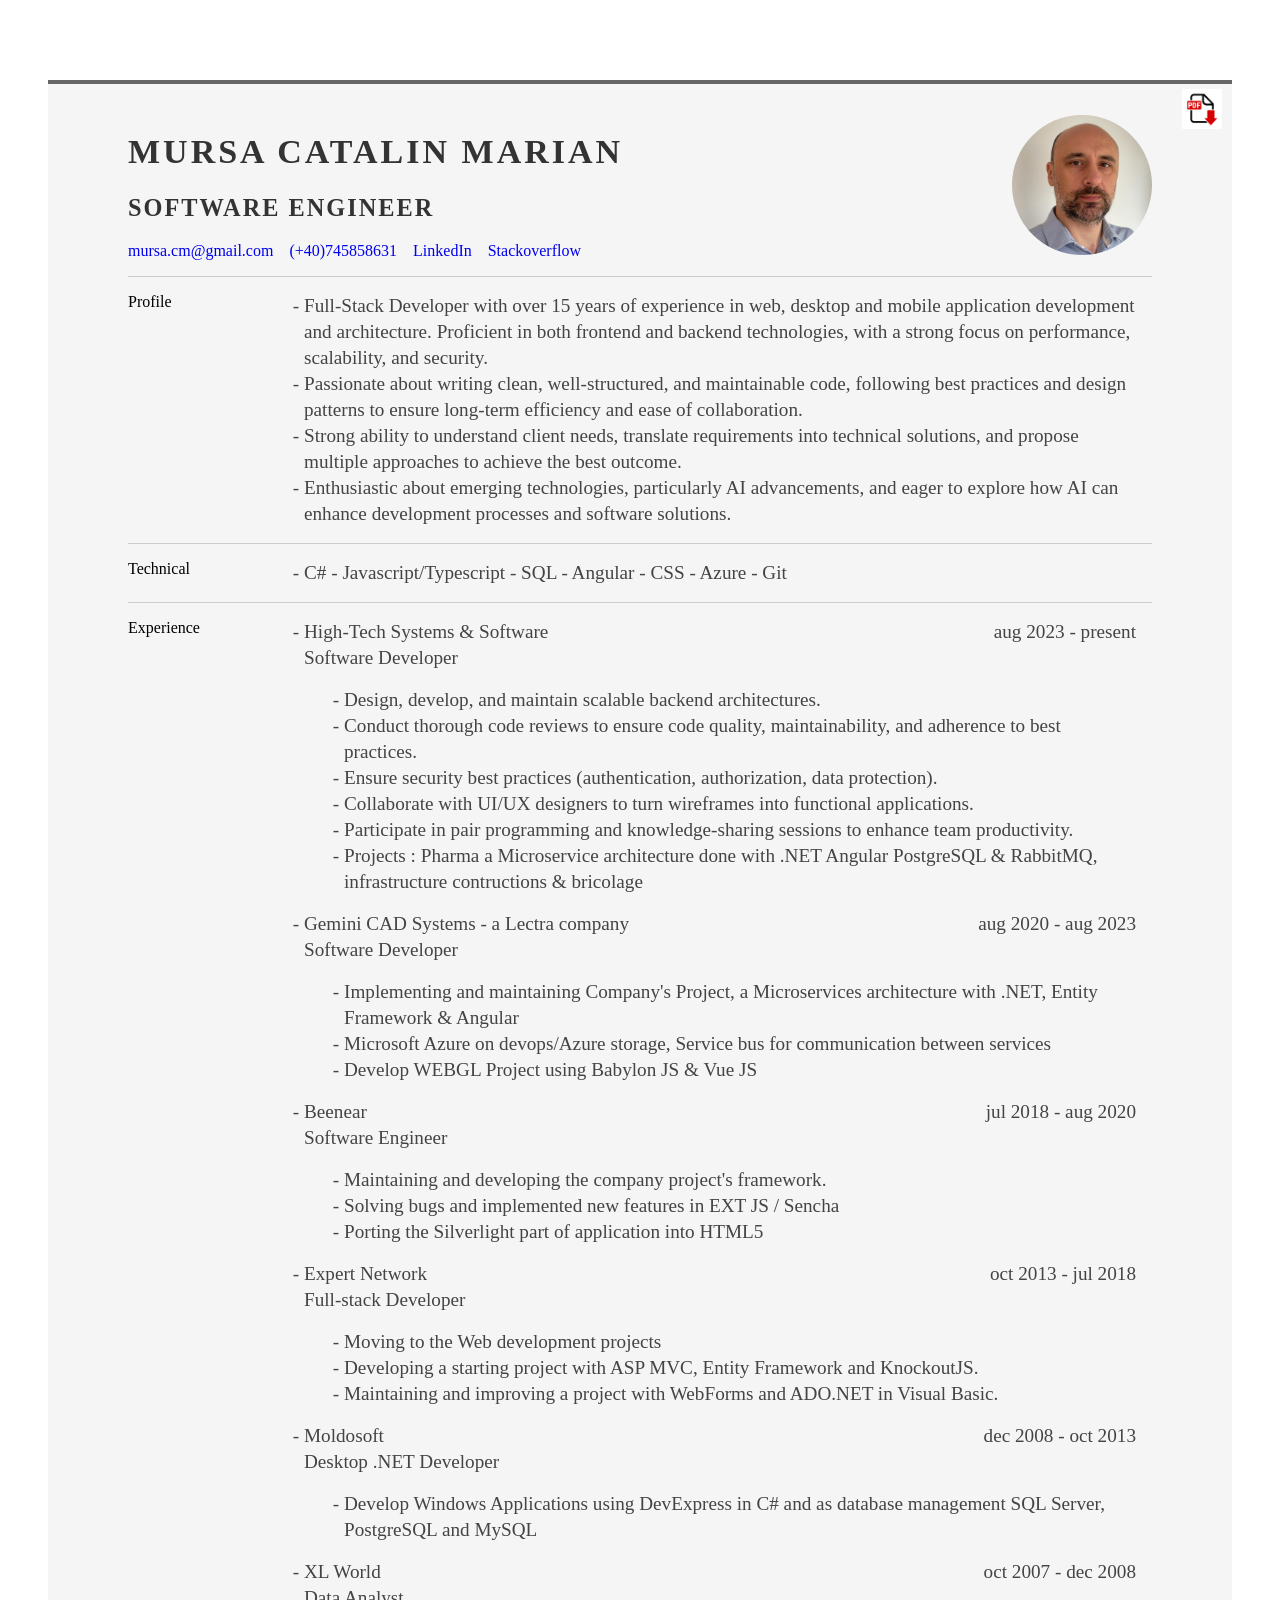
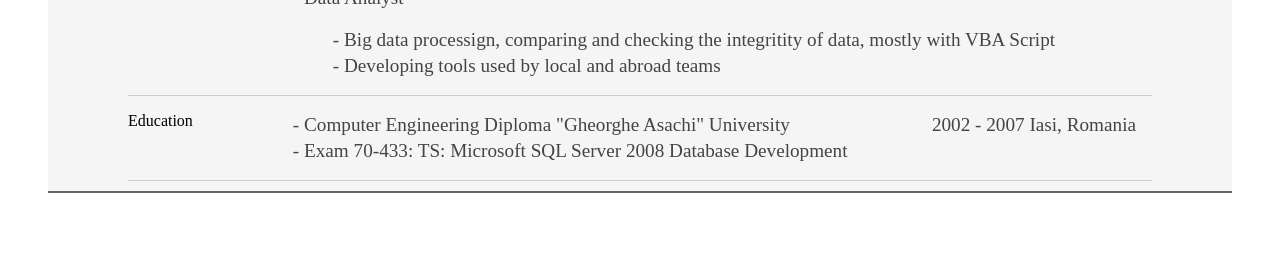
==== commit 75532d57: "add pdf download" ====
--- a/index.html
+++ b/index.html
@@ -8,6 +8,16 @@
   <body>
     <div class="main">
       <div class="head">
+        <div class="pdf-btn">
+          <a
+            download="resume.pdf"
+            href="assets/resume.pdf"
+            title="resume"
+            target="_blank"
+          >
+            <img src="assets/pdf.jpg" alt="pdf" />
+          </a>
+        </div>
         <div class="name">
           <h1>Mursa Catalin Marian</h1>
           <h2>Software Engineer</h2>
@@ -76,16 +86,28 @@
             <span>
               <ul>
                 <li>
-                  Develop big Pharma Project, a Microservice architecture
-                  Project done with .NET Angular PostgreSQL & RabbitMQ
-                </li>
-                <li>
-                  Maintainint a project for infrastructura contructions and
-                  extend it's API's for mobile development
-                </li>
-                <li>
-                  Maintaining a Project in bricolage, solving bugs and improving
-                  current code
+                  Design, develop, and maintain scalable backend architectures.
+                </li>
+                <li>
+                  Conduct thorough code reviews to ensure code quality,
+                  maintainability, and adherence to best practices.
+                </li>
+                <li>
+                  Ensure security best practices (authentication, authorization,
+                  data protection).
+                </li>
+                <li>
+                  Collaborate with UI/UX designers to turn wireframes into
+                  functional applications.
+                </li>
+                <li>
+                  Participate in pair programming and knowledge-sharing sessions
+                  to enhance team productivity.
+                </li>
+                <li>
+                  Projects : Pharma a Microservice architecture done with .NET
+                  Angular PostgreSQL & RabbitMQ, infrastructure contructions &
+                  bricolage
                 </li>
               </ul>
             </span>
--- a/styles/style.css
+++ b/styles/style.css
@@ -52,6 +52,7 @@
 }
 
 .head {
+  position: relative;
   display: flex;
   gap: 1rem;
   justify-content: space-between;
@@ -92,3 +93,14 @@
   display: flex;
   justify-content: space-between;
 }
+
+.pdf-btn {
+  position: absolute;
+  top: -5px;
+  right: -70px;
+  cursor: pointer;
+}
+
+.pdf-btn img {
+  height: 40px;
+}
